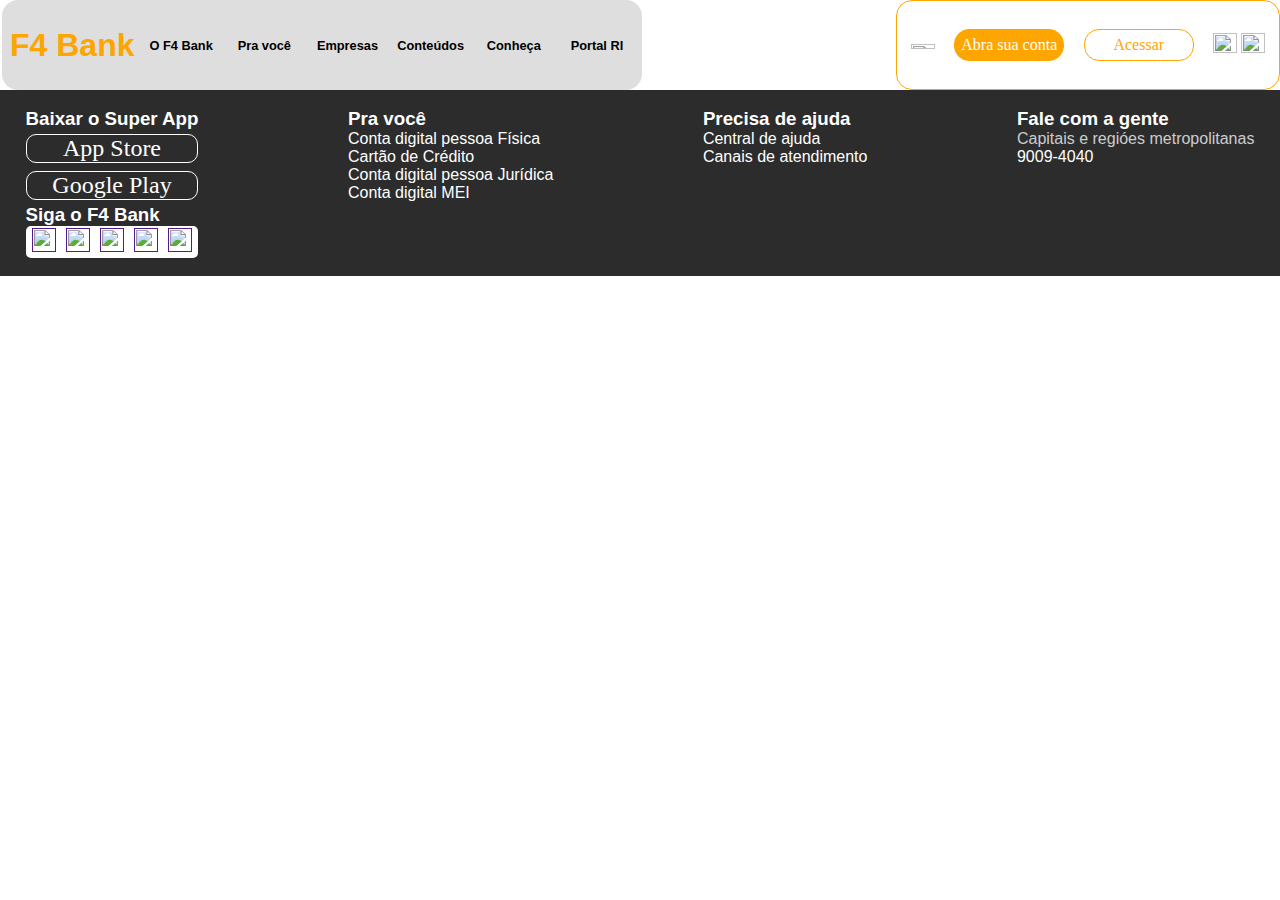
==== index.html @ ca97a149 "Terminei o header e o footer responsivos" ====
<!DOCTYPE html>
<html lang="pt-br">
<head>

    <meta charset="UTF-8">
    <meta http-equiv="X-UA-Compatible" content="IE=edge">
    <meta name="viewport" content="width=device-width, initial-scale=1.0">
    <title>Document</title>
    <link rel="stylesheet" href="style.css">

</head>

<body>

    <header>
        <div id="opcoes">
            <h1>F4 Bank</h1>
            <a href="">O F4 Bank</a>
            <a href="">Pra você</a>
            <a href="">Empresas</a>
            <a href="">Conteúdos</a>
            <a href="">Conheça</a>
            <a href="">Portal RI</a>
         </div>

         <div id="acesso">
             <img id="icon" src="https://cdn-icons.flaticon.com/png/512/3031/premium/3031293.png?token=exp=1654180082~hmac=8f3ccfe0b9c8794eb64ad153167814f7" alt="">
             <a id="negative-1" href="">Abra sua conta</a>
             <a id="positive-1" href="">Acessar</a>
             <div id="idiomas">
                 <img id="icon" src="https://cdn-icons-png.flaticon.com/512/197/197386.png" alt="">
                 <img id="icon" src="https://cdn-icons-png.flaticon.com/512/197/197484.png" alt="">
             </div>
         </div>        
    </header>
    
    <footer>

        <div class="links">

            <div class="apps">
                <h3>Baixar o Super App</h3>
                <a href="" class="aplicativo">App Store</a>
                <a href="">Google Play</a>
            </div>

            <div class="redes-sociais">
                <h3>Siga o F4 Bank</h3>
                <div class="icones-redes">
                   <a href=""><img src="https://cdn-icons-png.flaticon.com/512/1384/1384031.png" alt="" id="icon"></a>
                   <a href=""><img src="https://cdn-icons.flaticon.com/png/512/3536/premium/3536569.png?token=exp=1654186952~hmac=a08e42089b00d6a49dcdcd7a7507d0a7" alt="" id="icon"></a>
                   <a href=""><img src="https://cdn-icons-png.flaticon.com/512/1384/1384005.png" alt="" id="icon"></a>
                   <a href=""><img src="https://cdn-icons-png.flaticon.com/512/733/733635.png" alt="" id="icon"></a>
                   <a href=""><img src="https://cdn-icons-png.flaticon.com/512/1384/1384028.png" alt="" id="icon"></a>
                </div>
            </div>

        </div>

        <div class="pra-voce">
            <h3>Pra você</h3>
            <p>Conta digital pessoa Física</p>
            <p>Cartão de Crédito</p>
            <p>Conta digital pessoa Jurídica</p>
            <p>Conta digital MEI</p>
        </div>

        <div class="precisa-de-ajuda">
            <h3>Precisa de ajuda</h3>
            <p>Central de ajuda</p>
            <p>Canais de atendimento</p>
        </div>

        <div class="fale-com-a-gente">
            <h3>Fale com a gente</h3>
            <p id="capitais">Capitais e regióes metropolitanas</p>
            <p class="tel">9009-4040</p>
        </div>


    </footer> 

</body>

</html>
---- style.css ----
* {
    margin: 0;
    padding: 0;
    box-sizing: border-box;
}

a {
    text-decoration: none;
}

header {
    display: flex;
    justify-content: space-between;
    align-items: center;
    height: 10vh;
    width: 100vw;
    padding: 0vh 0vw;
}

#icon {
    width: 24px;
    height: 24px;
}

#opcoes {
    padding: 8px 8px;
    background-color: rgb(222, 222, 222);
    border-radius: 16px 16px 16px 16px;
    color: orange;
    display: flex;
    align-items: center;
    justify-content: space-between;
    width: 50%;
    min-width: min-content;
    height: 100%;
    margin: 2px;
}

#opcoes h1 {
    font-family: Arial, Helvetica, sans-serif;
    min-width: 125px;
    min-height: 40;
}

#opcoes a {
    display: flex;
    justify-content: center;
    align-items: center;
    color: black;
    font-family: sans-serif;
    font-size: .8rem;
    font-weight: bold;
    margin: 2px;
    min-width: 70px;
}

#opcoes a:hover {
    box-shadow: 0px 3px 0px 0px darkgray;
    transition: 0.20s ease;
}

#acesso {
    /* background-color: red; */
    padding: 4px;
    border: 1px solid orange;
    border-radius: 16px 16px 16px 16px;
    display: flex;
    align-items: center;
    justify-content: space-around;
    /* background-color: aquamarine; */
    height: 100%;
    width: 30%;

}

#acesso img {
    height: 25%;
}

#acesso a {
    display: flex;
    justify-content: center;
    align-items: center;
    border: 1px solid orange;
    border-radius: 15px 15px 15px 15px;
    height: 40%;
    min-width: 110px;
}

#acesso img:hover {
    cursor: pointer;
}

#negative-1 {
    background-color: orange;
    color: white;
}

#positive-1 {
    background-color: white;
    color: orange;
}

footer {
    display: flex;
    justify-content: space-between;
    padding: 2vh 2vw;
    width: 100vw;
    color: white;
    background-color: rgb(44, 44, 44);
}

footer h3,p {
    font-family: 'Segoe UI', Tahoma, Geneva, Verdana, sans-serif;
}

footer p:hover {
    color: orange;
    cursor: pointer;
}

#capitais {
    color: rgb(205, 205, 205);
}

.links {    

}

.apps {
    display: flex;
    flex-direction: column;
}

.apps a {
    font-size: 1.5rem;
    margin: 4px 0vw;
    border-radius: 10px 10px 10px 10px;
    display: flex;
    justify-content: center;
    color: white;
    border: 1px solid white;
}

.apps a:hover {
    color: orange;
    border: 1px solid orange;
}

.icones-redes {
    display: flex;
    justify-content: space-around;
    padding: 2px 2px;
    border-radius: 5px 5px 5px 5px;
    align-items: center;
    background-color: white;
}

.redes-sociais {

}

.pra-voce {

}

.precisa-de-ajuda {

}

.fale-com-a-gente {

}

@media screen and (max-device-width : 480px) {

    header {
            height: min-content;
        }

    #opcoes {
        flex-direction: column;
        width: 50%;
        gap: 2vh;
    }

    #acesso {
        gap: 2vh;
        flex-direction: column;
        width: 50vw;  
        height: 100%;      
    }

    footer {
        flex-direction: column;
        gap: 30px;
    }
}

@media screen and (min-device-width : 481px) and (max-device-width : 1045px) {
    header {
        justify-content: center;
        flex-direction: column;
        height: min-content;        
    }

    #acesso {
        width: min-content;
    }

    #icon {
        width: 24px;
        height: 24px;
    }
    #opcoes {
        width: 100%;
    }

    #idiomas {
        display: flex;
    }

    #opcoes a {
        text-align: center;
        font-size: 0.75rem;
        min-width: min-content;
    }

    footer {
        flex-direction: column;
    }
}
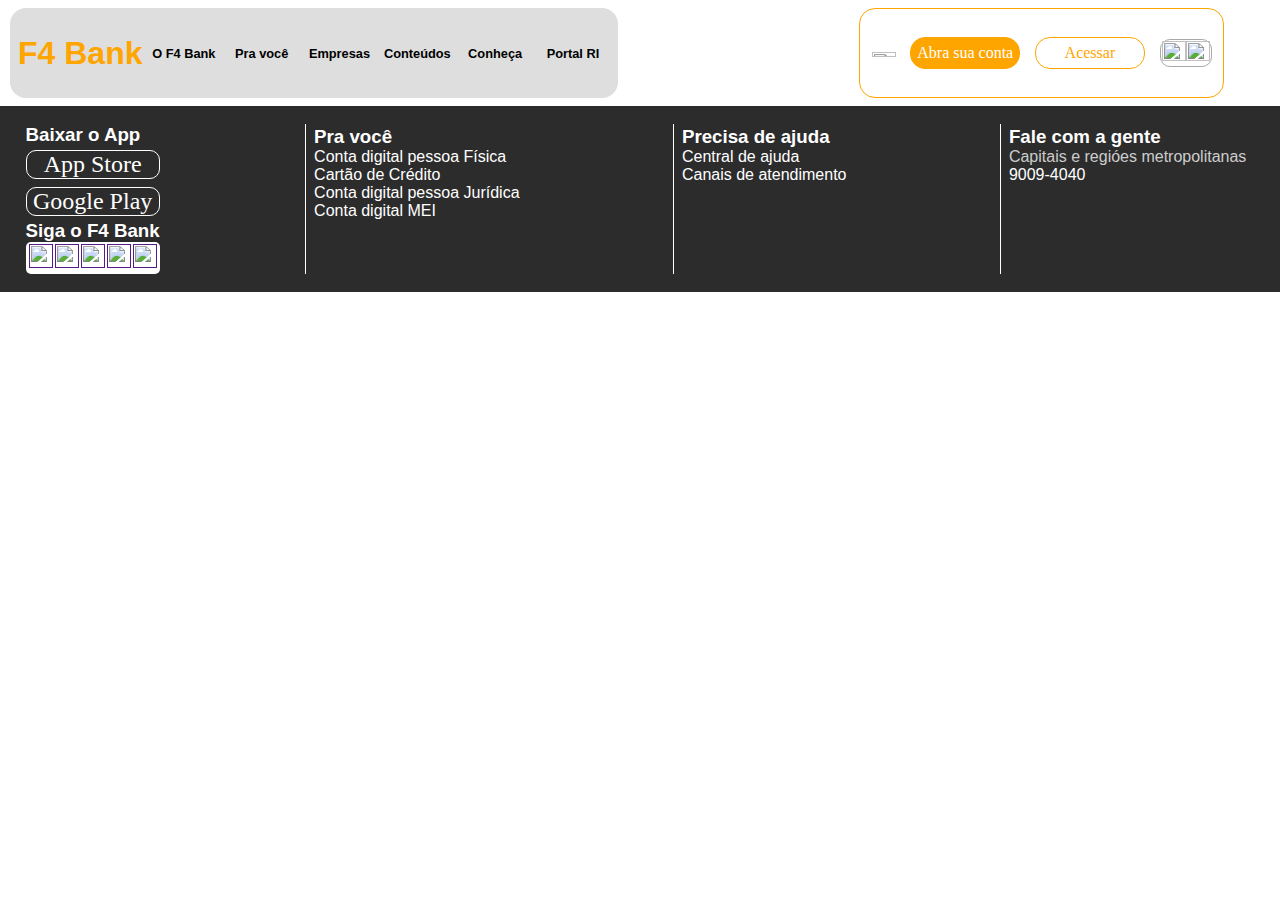
==== commit fad99b6c: "Detalhes na footer" ====
--- a/index.html
+++ b/index.html
@@ -39,7 +39,7 @@
         <div class="links">
 
             <div class="apps">
-                <h3>Baixar o Super App</h3>
+                <h3>Baixar o App</h3>
                 <a href="" class="aplicativo">App Store</a>
                 <a href="">Google Play</a>
             </div>
--- a/style.css
+++ b/style.css
@@ -9,17 +9,25 @@
 }
 
 header {
+    margin: 8px;
     display: flex;
     justify-content: space-between;
     align-items: center;
     height: 10vh;
-    width: 100vw;
+    width: 95vw;
     padding: 0vh 0vw;
 }
 
 #icon {
     width: 24px;
     height: 24px;
+}
+
+#idiomas {
+    display: flex;
+    padding: 1px;
+    border-radius: 10px 10px 10px 10px;
+    border: 1px solid darkgray;
 }
 
 #opcoes {
@@ -161,18 +169,21 @@
 }
 
 .pra-voce {
-
+    border-left: 1px solid white;
+    padding: 2px 8px;
 }
 
 .precisa-de-ajuda {
-
+    border-left: 1px solid white;
+    padding: 2px 8px;
 }
 
 .fale-com-a-gente {
-
-}
-
-@media screen and (max-device-width : 480px) {
+    border-left: 1px solid white;
+    padding: 2px 8px;
+}
+
+@media screen and (max-device-width : 500px) {
 
     header {
             height: min-content;
@@ -197,8 +208,12 @@
     }
 }
 
-@media screen and (min-device-width : 481px) and (max-device-width : 1045px) {
+ /* tablet size */
+
+@media screen and (min-device-width : 501px) and (max-device-width : 1045px) {
     header {
+        margin: 0px;
+        width: 100vw;
         justify-content: center;
         flex-direction: column;
         height: min-content;        
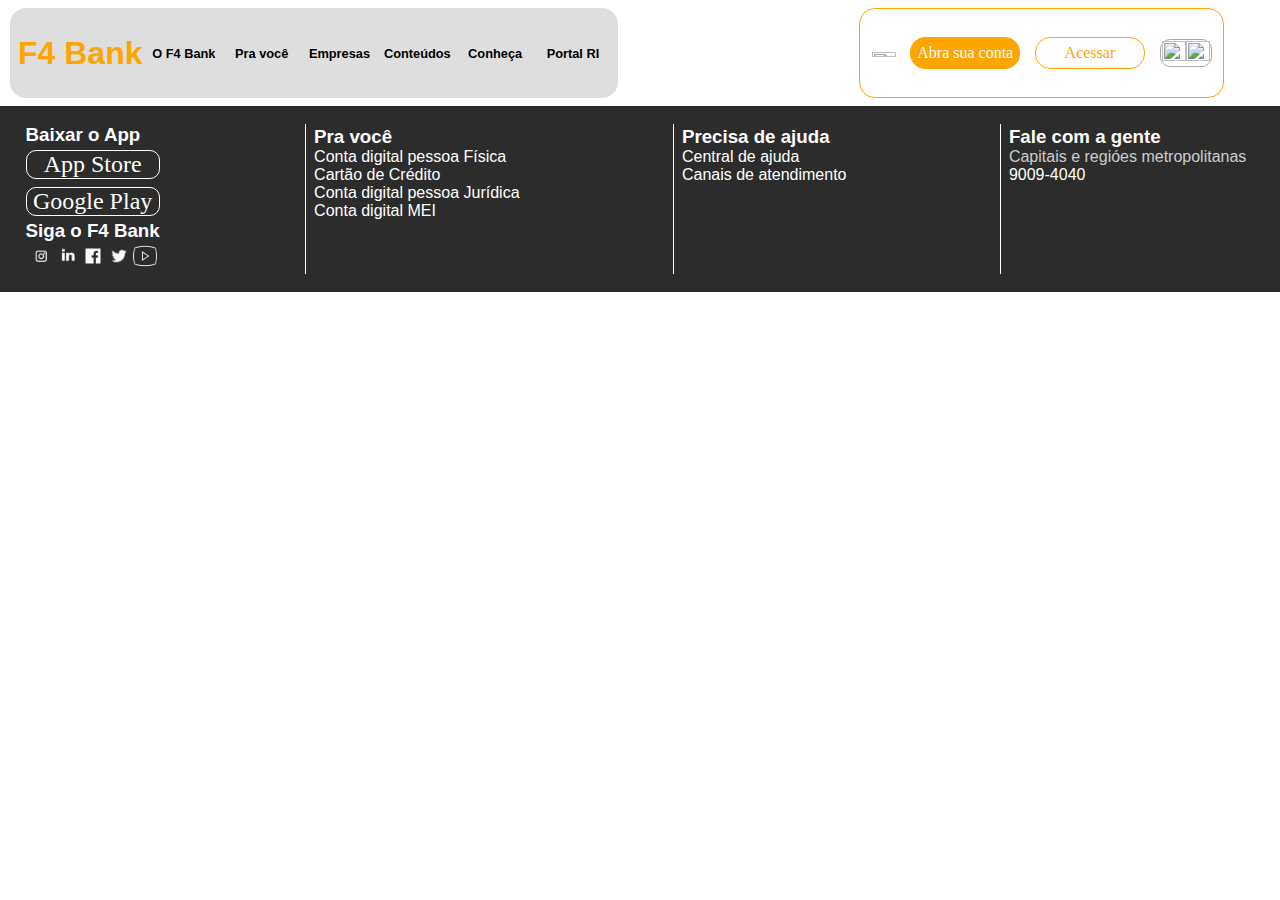
==== commit b8263a20: "Alterei as imagens do footer" ====
--- a/index.html
+++ b/index.html
@@ -47,11 +47,11 @@
             <div class="redes-sociais">
                 <h3>Siga o F4 Bank</h3>
                 <div class="icones-redes">
-                   <a href=""><img src="https://cdn-icons-png.flaticon.com/512/1384/1384031.png" alt="" id="icon"></a>
-                   <a href=""><img src="https://cdn-icons.flaticon.com/png/512/3536/premium/3536569.png?token=exp=1654186952~hmac=a08e42089b00d6a49dcdcd7a7507d0a7" alt="" id="icon"></a>
-                   <a href=""><img src="https://cdn-icons-png.flaticon.com/512/1384/1384005.png" alt="" id="icon"></a>
-                   <a href=""><img src="https://cdn-icons-png.flaticon.com/512/733/733635.png" alt="" id="icon"></a>
-                   <a href=""><img src="https://cdn-icons-png.flaticon.com/512/1384/1384028.png" alt="" id="icon"></a>
+                   <a href=""><img src="img/Design sem nome(2).png" alt="" id="icon"></a>
+                   <a href=""><img src="img/linkedin.png" alt="" id="icon"></a>
+                   <a href=""><img src="img/facebook.png" alt="" id="icon"></a>
+                   <a href=""><img src="img/twitter.png" alt="" id="icon"></a>
+                   <a href=""><img src="img/youtube.png" alt="" id="icon"></a>
                 </div>
             </div>
 
--- a/style.css
+++ b/style.css
@@ -161,7 +161,7 @@
     padding: 2px 2px;
     border-radius: 5px 5px 5px 5px;
     align-items: center;
-    background-color: white;
+
 }
 
 .redes-sociais {
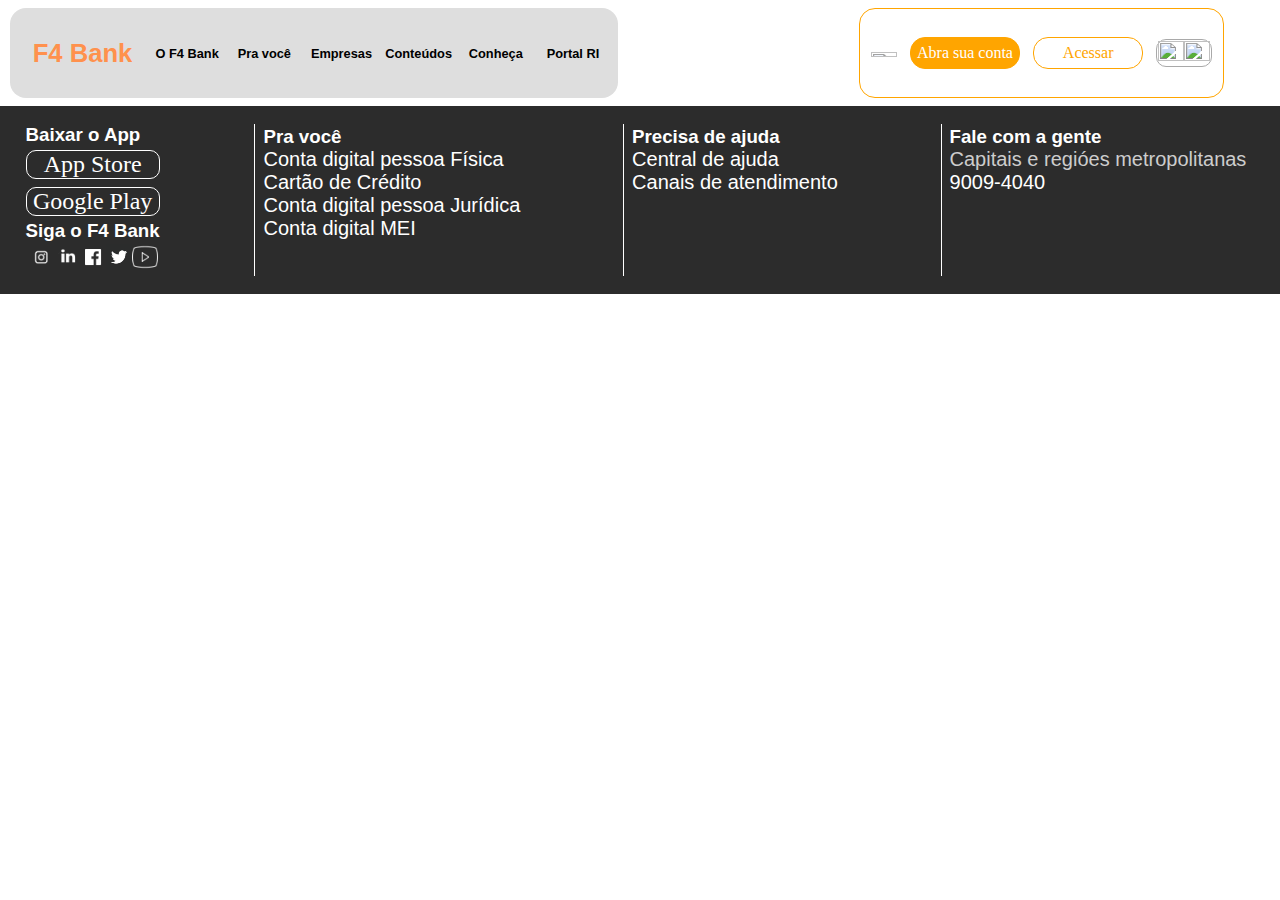
==== commit 40b1e695: "Deixei o formulario responsivo e unifiquei o style.css" ====
--- a/index.html
+++ b/index.html
@@ -14,7 +14,7 @@
 
     <header>
         <div id="opcoes">
-            <h1>F4 Bank</h1>
+            <a href="index.html"><h1>F4 Bank</h1></a>
             <a href="">O F4 Bank</a>
             <a href="">Pra você</a>
             <a href="">Empresas</a>
@@ -25,7 +25,7 @@
 
          <div id="acesso">
              <img id="icon" src="https://cdn-icons.flaticon.com/png/512/3031/premium/3031293.png?token=exp=1654180082~hmac=8f3ccfe0b9c8794eb64ad153167814f7" alt="">
-             <a id="negative-1" href="">Abra sua conta</a>
+             <a id="negative-1" href="cadastro.html">Abra sua conta</a>
              <a id="positive-1" href="">Acessar</a>
              <div id="idiomas">
                  <img id="icon" src="https://cdn-icons-png.flaticon.com/512/197/197386.png" alt="">
--- a/style.css
+++ b/style.css
@@ -19,8 +19,8 @@
 }
 
 #icon {
-    width: 24px;
-    height: 24px;
+    width: 26px;
+    height: 26px;
 }
 
 #idiomas {
@@ -45,6 +45,13 @@
 }
 
 #opcoes h1 {
+    display: flex;
+    justify-content: center;
+    align-items: center;
+}
+
+#opcoes>a>h1 {
+    color: #ff914d;
     font-family: Arial, Helvetica, sans-serif;
     min-width: 125px;
     min-height: 40;
@@ -110,6 +117,7 @@
 }
 
 footer {
+   
     display: flex;
     justify-content: space-between;
     padding: 2vh 2vw;
@@ -161,11 +169,7 @@
     padding: 2px 2px;
     border-radius: 5px 5px 5px 5px;
     align-items: center;
-
-}
-
-.redes-sociais {
-
+    
 }
 
 .pra-voce {
@@ -183,6 +187,85 @@
     padding: 2px 8px;
 }
 
+main{
+    width: 100vw;
+    height: 70vh;
+    margin: 2vh 0vw;
+    display: flex;
+    flex-direction: column;
+    justify-content: center;
+    align-items: center;  
+    background-color: rgb(233, 233, 233);  
+}
+.cadastro{
+    display: flex;
+    flex-direction: column;
+    justify-content: center;
+    align-items: flex-start;
+    row-gap: 10px;
+    width: 30vw;
+    min-width: min-content;
+}
+
+.check-box {
+    width: 20px;
+    width: 20px;
+}
+
+.cadastro input {
+    min-width: 320px;      
+}
+
+.diretrizes {
+    margin: 1vh 0vw;
+    width: 30vw;
+    min-width: 320px;
+}
+
+.titulo-cadastro{
+    font-size: 1.5rem;
+    font-family: 'Trebuchet MS', 'Lucida Sans Unicode', 'Lucida Grande', 'Lucida Sans', Arial, sans-serif;
+}
+
+input{
+    width: 40%;
+    height: 10%;
+    font-size: 17px;
+}
+p{
+    font-size: 20px;
+}
+
+a{
+    color: orange;
+}
+
+a:hover{
+    color: grey;
+}
+
+select{
+    font-size: 15px;
+}
+
+button{
+    
+    background-color: #ffbd59 ;
+}
+button:hover{
+    background-color: #ff914d;
+    cursor: pointer;
+}
+
+.check-box{
+    width: 20px;
+    height: 20px;  
+}
+
+.diretrizes {
+    text-align: left;
+}
+
 @media screen and (max-device-width : 500px) {
 
     header {
@@ -202,9 +285,21 @@
         height: 100%;      
     }
 
+    main {
+        height: 90vh;
+    }
+
     footer {
         flex-direction: column;
         gap: 30px;
+    }
+
+    .titulo-cadastro{
+        font-size: 1rem;
+    }
+
+    .cadastro {
+        align-items: flex-start;
     }
 }
 
@@ -241,7 +336,19 @@
         min-width: min-content;
     }
 
+    main {
+        height: 80vh;
+    }
+
     footer {
         flex-direction: column;
     }
+
+    .titulo-cadastro{
+        font-size: 1rem;
+    }
+
+    .cadastro {
+        align-items: flex-start;
+    }
 }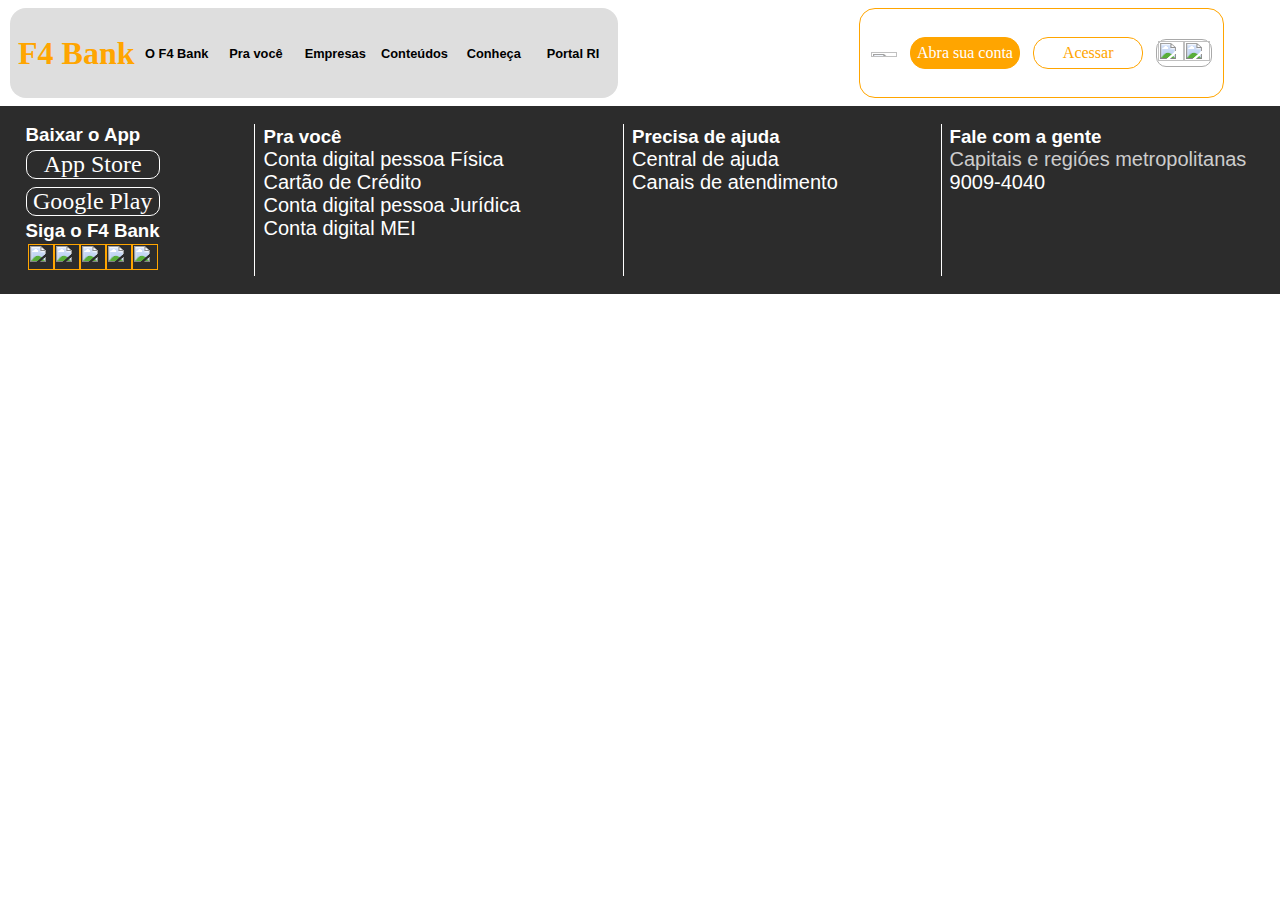
==== commit 7de0a8f9: "pagina principal e pagina renegocie dívidas - falta correções e ajustes" ====
--- a/index.html
+++ b/index.html
@@ -1,85 +1,112 @@
 <!DOCTYPE html>
 <html lang="pt-br">
-<head>
+  <head>
+    <meta charset="UTF-8" />
+    <meta http-equiv="X-UA-Compatible" content="IE=edge" />
+    <meta name="viewport" content="width=device-width, initial-scale=1.0" />
+    <title>Document</title>
+    <link rel="stylesheet" href="style.css" />
+  </head>
 
-    <meta charset="UTF-8">
-    <meta http-equiv="X-UA-Compatible" content="IE=edge">
-    <meta name="viewport" content="width=device-width, initial-scale=1.0">
-    <title>Document</title>
-    <link rel="stylesheet" href="style.css">
+  <body>
+    <header>
+      <div id="opcoes">
+        <h1>F4 Bank</h1>
+        <a href="">O F4 Bank</a>
+        <a href="">Pra você</a>
+        <a href="">Empresas</a>
+        <a href="">Conteúdos</a>
+        <a href="">Conheça</a>
+        <a href="">Portal RI</a>
+      </div>
 
-</head>
+      <div id="acesso">
+        <img
+          id="icon"
+          src="https://cdn-icons.flaticon.com/png/512/3031/premium/3031293.png?token=exp=1654180082~hmac=8f3ccfe0b9c8794eb64ad153167814f7"
+          alt=""
+        />
+        <a id="negative-1" href="">Abra sua conta</a>
+        <a id="positive-1" href="">Acessar</a>
+        <div id="idiomas">
+          <img
+            id="icon"
+            src="https://cdn-icons-png.flaticon.com/512/197/197386.png"
+            alt=""
+          />
+          <img
+            id="icon"
+            src="https://cdn-icons-png.flaticon.com/512/197/197484.png"
+            alt=""
+          />
+        </div>
+      </div>
+    </header>
 
-<body>
-
-    <header>
-        <div id="opcoes">
-            <a href="index.html"><h1>F4 Bank</h1></a>
-            <a href="">O F4 Bank</a>
-            <a href="">Pra você</a>
-            <a href="">Empresas</a>
-            <a href="">Conteúdos</a>
-            <a href="">Conheça</a>
-            <a href="">Portal RI</a>
-         </div>
-
-         <div id="acesso">
-             <img id="icon" src="https://cdn-icons.flaticon.com/png/512/3031/premium/3031293.png?token=exp=1654180082~hmac=8f3ccfe0b9c8794eb64ad153167814f7" alt="">
-             <a id="negative-1" href="cadastro.html">Abra sua conta</a>
-             <a id="positive-1" href="">Acessar</a>
-             <div id="idiomas">
-                 <img id="icon" src="https://cdn-icons-png.flaticon.com/512/197/197386.png" alt="">
-                 <img id="icon" src="https://cdn-icons-png.flaticon.com/512/197/197484.png" alt="">
-             </div>
-         </div>        
-    </header>
-    
     <footer>
-
-        <div class="links">
-
-            <div class="apps">
-                <h3>Baixar o App</h3>
-                <a href="" class="aplicativo">App Store</a>
-                <a href="">Google Play</a>
-            </div>
-
-            <div class="redes-sociais">
-                <h3>Siga o F4 Bank</h3>
-                <div class="icones-redes">
-                   <a href=""><img src="img/Design sem nome(2).png" alt="" id="icon"></a>
-                   <a href=""><img src="img/linkedin.png" alt="" id="icon"></a>
-                   <a href=""><img src="img/facebook.png" alt="" id="icon"></a>
-                   <a href=""><img src="img/twitter.png" alt="" id="icon"></a>
-                   <a href=""><img src="img/youtube.png" alt="" id="icon"></a>
-                </div>
-            </div>
-
+      <div class="links">
+        <div class="apps">
+          <h3>Baixar o App</h3>
+          <a href="" class="aplicativo">App Store</a>
+          <a href="">Google Play</a>
         </div>
 
-        <div class="pra-voce">
-            <h3>Pra você</h3>
-            <p>Conta digital pessoa Física</p>
-            <p>Cartão de Crédito</p>
-            <p>Conta digital pessoa Jurídica</p>
-            <p>Conta digital MEI</p>
+        <div class="redes-sociais">
+          <h3>Siga o F4 Bank</h3>
+          <div class="icones-redes">
+            <a href=""
+              ><img
+                src="https://cdn-icons-png.flaticon.com/512/1384/1384031.png"
+                alt=""
+                id="icon"
+            /></a>
+            <a href=""
+              ><img
+                src="https://cdn-icons.flaticon.com/png/512/3536/premium/3536569.png?token=exp=1654186952~hmac=a08e42089b00d6a49dcdcd7a7507d0a7"
+                alt=""
+                id="icon"
+            /></a>
+            <a href=""
+              ><img
+                src="https://cdn-icons-png.flaticon.com/512/1384/1384005.png"
+                alt=""
+                id="icon"
+            /></a>
+            <a href=""
+              ><img
+                src="https://cdn-icons-png.flaticon.com/512/733/733635.png"
+                alt=""
+                id="icon"
+            /></a>
+            <a href=""
+              ><img
+                src="https://cdn-icons-png.flaticon.com/512/1384/1384028.png"
+                alt=""
+                id="icon"
+            /></a>
+          </div>
         </div>
+      </div>
 
-        <div class="precisa-de-ajuda">
-            <h3>Precisa de ajuda</h3>
-            <p>Central de ajuda</p>
-            <p>Canais de atendimento</p>
-        </div>
+      <div class="pra-voce">
+        <h3>Pra você</h3>
+        <p>Conta digital pessoa Física</p>
+        <p>Cartão de Crédito</p>
+        <p>Conta digital pessoa Jurídica</p>
+        <p>Conta digital MEI</p>
+      </div>
 
-        <div class="fale-com-a-gente">
-            <h3>Fale com a gente</h3>
-            <p id="capitais">Capitais e regióes metropolitanas</p>
-            <p class="tel">9009-4040</p>
-        </div>
+      <div class="precisa-de-ajuda">
+        <h3>Precisa de ajuda</h3>
+        <p>Central de ajuda</p>
+        <p>Canais de atendimento</p>
+      </div>
 
-
-    </footer> 
-
-</body>
-
-</html>+      <div class="fale-com-a-gente">
+        <h3>Fale com a gente</h3>
+        <p id="capitais">Capitais e regióes metropolitanas</p>
+        <p class="tel">9009-4040</p>
+      </div>
+    </footer>
+  </body>
+</html>
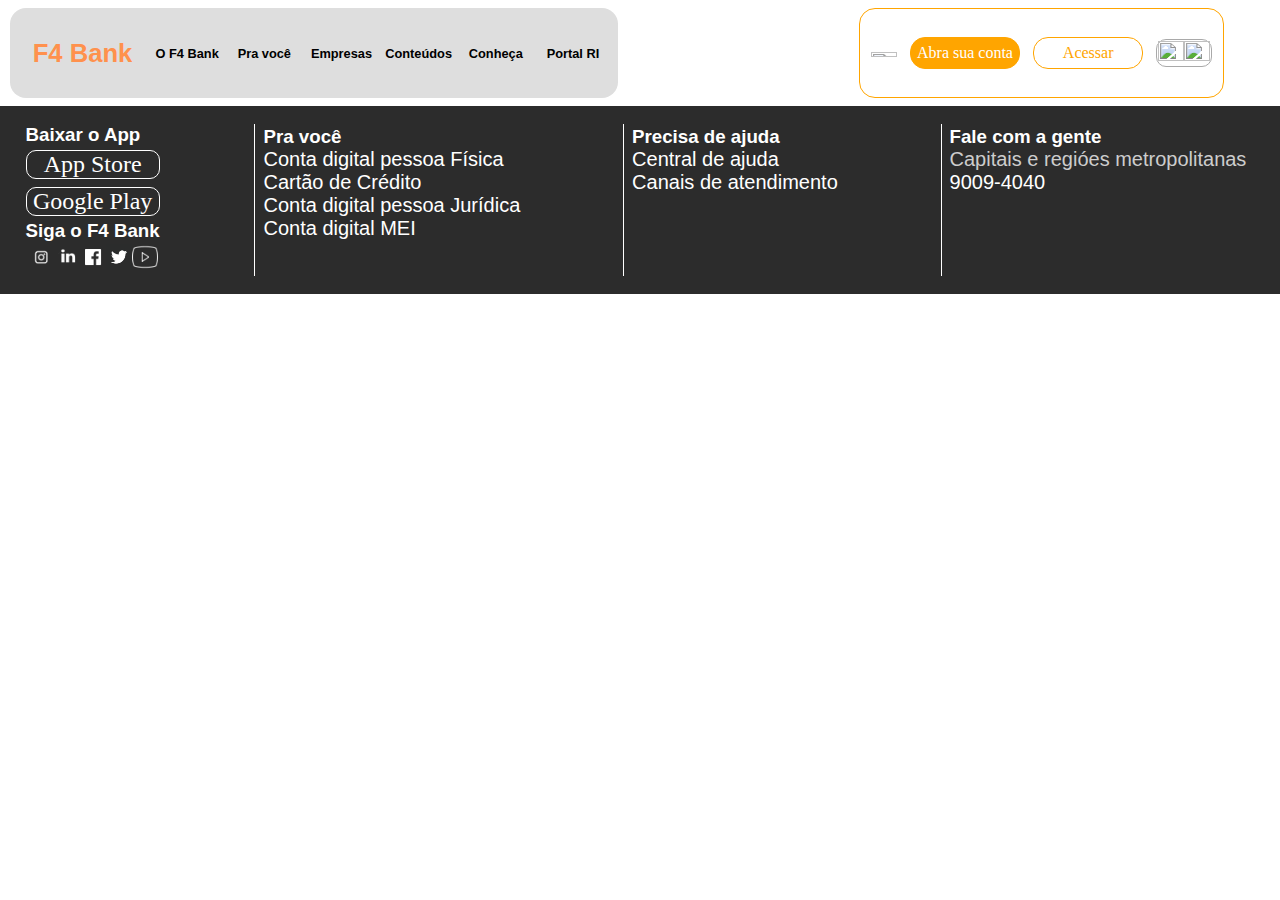
==== commit 67f9ac6a: "Nova versão paginas" ====
--- a/index.html
+++ b/index.html
@@ -10,83 +10,49 @@
 
   <body>
     <header>
-      <div id="opcoes">
-        <h1>F4 Bank</h1>
-        <a href="">O F4 Bank</a>
-        <a href="">Pra você</a>
-        <a href="">Empresas</a>
-        <a href="">Conteúdos</a>
-        <a href="">Conheça</a>
-        <a href="">Portal RI</a>
-      </div>
+        <div id="opcoes">
+            <a href="index.html"><h1>F4 Bank</h1></a>
+            <a href="">O F4 Bank</a>
+            <a href="">Pra você</a>
+            <a href="">Empresas</a>
+            <a href="">Conteúdos</a>
+            <a href="">Conheça</a>
+            <a href="">Portal RI</a>
+         </div>
 
-      <div id="acesso">
-        <img
-          id="icon"
-          src="https://cdn-icons.flaticon.com/png/512/3031/premium/3031293.png?token=exp=1654180082~hmac=8f3ccfe0b9c8794eb64ad153167814f7"
-          alt=""
-        />
-        <a id="negative-1" href="">Abra sua conta</a>
-        <a id="positive-1" href="">Acessar</a>
-        <div id="idiomas">
-          <img
-            id="icon"
-            src="https://cdn-icons-png.flaticon.com/512/197/197386.png"
-            alt=""
-          />
-          <img
-            id="icon"
-            src="https://cdn-icons-png.flaticon.com/512/197/197484.png"
-            alt=""
-          />
-        </div>
-      </div>
+         <div id="acesso">
+             <img id="icon" src="https://cdn-icons.flaticon.com/png/512/3031/premium/3031293.png?token=exp=1654180082~hmac=8f3ccfe0b9c8794eb64ad153167814f7" alt="">
+             <a id="negative-1" href="cadastro.html">Abra sua conta</a>
+             <a id="positive-1" href="">Acessar</a>
+             <div id="idiomas">
+                 <img id="icon" src="https://cdn-icons-png.flaticon.com/512/197/197386.png" alt="">
+                 <img id="icon" src="https://cdn-icons-png.flaticon.com/512/197/197484.png" alt="">
+             </div>
+         </div>        
     </header>
 
     <footer>
-      <div class="links">
-        <div class="apps">
-          <h3>Baixar o App</h3>
-          <a href="" class="aplicativo">App Store</a>
-          <a href="">Google Play</a>
+
+        <div class="links">
+
+            <div class="apps">
+                <h3>Baixar o App</h3>
+                <a href="" class="aplicativo">App Store</a>
+                <a href="">Google Play</a>
+            </div>
+
+            <div class="redes-sociais">
+                <h3>Siga o F4 Bank</h3>
+                <div class="icones-redes">
+                   <a href=""><img src="img/Design sem nome(2).png" alt="" id="icon"></a>
+                   <a href=""><img src="img/linkedin.png" alt="" id="icon"></a>
+                   <a href=""><img src="img/facebook.png" alt="" id="icon"></a>
+                   <a href=""><img src="img/twitter.png" alt="" id="icon"></a>
+                   <a href=""><img src="img/youtube.png" alt="" id="icon"></a>
+                </div>
+            </div>
+
         </div>
-
-        <div class="redes-sociais">
-          <h3>Siga o F4 Bank</h3>
-          <div class="icones-redes">
-            <a href=""
-              ><img
-                src="https://cdn-icons-png.flaticon.com/512/1384/1384031.png"
-                alt=""
-                id="icon"
-            /></a>
-            <a href=""
-              ><img
-                src="https://cdn-icons.flaticon.com/png/512/3536/premium/3536569.png?token=exp=1654186952~hmac=a08e42089b00d6a49dcdcd7a7507d0a7"
-                alt=""
-                id="icon"
-            /></a>
-            <a href=""
-              ><img
-                src="https://cdn-icons-png.flaticon.com/512/1384/1384005.png"
-                alt=""
-                id="icon"
-            /></a>
-            <a href=""
-              ><img
-                src="https://cdn-icons-png.flaticon.com/512/733/733635.png"
-                alt=""
-                id="icon"
-            /></a>
-            <a href=""
-              ><img
-                src="https://cdn-icons-png.flaticon.com/512/1384/1384028.png"
-                alt=""
-                id="icon"
-            /></a>
-          </div>
-        </div>
-      </div>
 
       <div class="pra-voce">
         <h3>Pra você</h3>
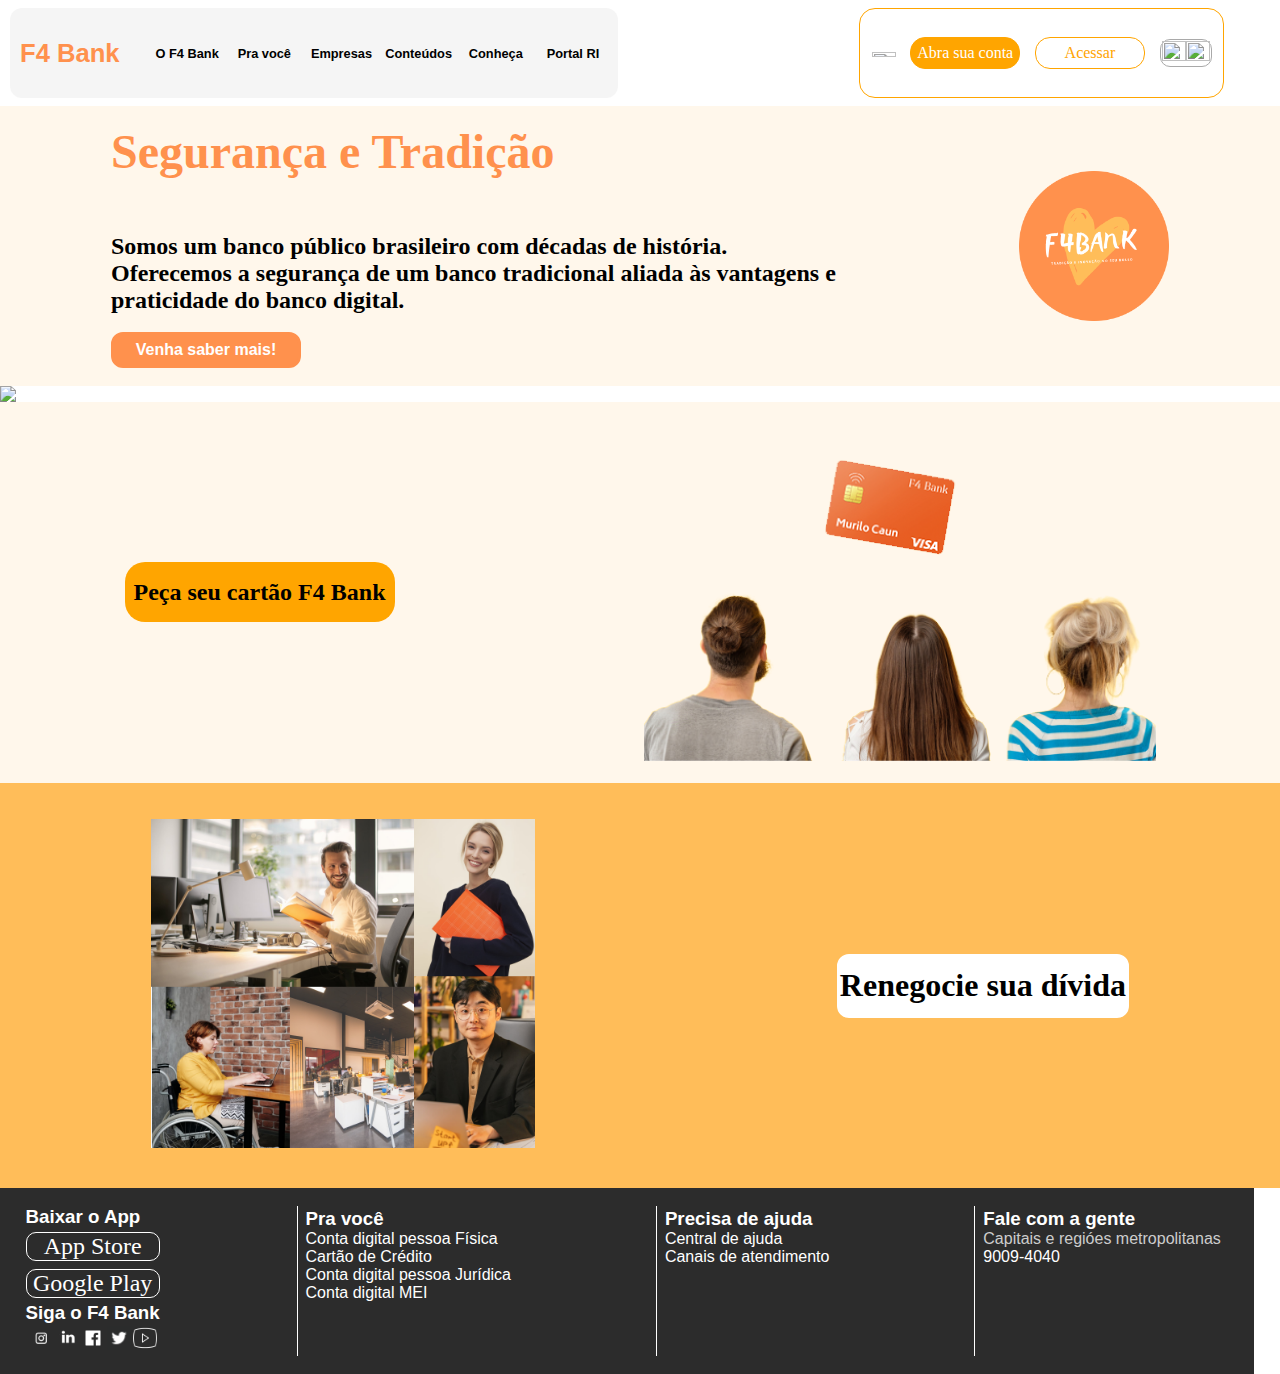
==== commit 12ac50ed: "mudei o nome do index" ====
--- a/index.html
+++ b/index.html
@@ -1,78 +1,118 @@
 <!DOCTYPE html>
 <html lang="pt-br">
-  <head>
-    <meta charset="UTF-8" />
-    <meta http-equiv="X-UA-Compatible" content="IE=edge" />
-    <meta name="viewport" content="width=device-width, initial-scale=1.0" />
-    <title>Document</title>
-    <link rel="stylesheet" href="style.css" />
-  </head>
 
-  <body>
-    <header>
-        <div id="opcoes">
-            <a href="index.html"><h1>F4 Bank</h1></a>
-            <a href="">O F4 Bank</a>
-            <a href="">Pra você</a>
-            <a href="">Empresas</a>
-            <a href="">Conteúdos</a>
-            <a href="">Conheça</a>
-            <a href="">Portal RI</a>
-         </div>
+<head>
+  <meta charset="UTF-8" />
+  <meta http-equiv="X-UA-Compatible" content="IE=edge" />
+  <meta name="viewport" content="width=device-width, initial-scale=1.0" />
+  <title>Document</title>
+  <link rel="stylesheet" href="principal.css" />
 
-         <div id="acesso">
-             <img id="icon" src="https://cdn-icons.flaticon.com/png/512/3031/premium/3031293.png?token=exp=1654180082~hmac=8f3ccfe0b9c8794eb64ad153167814f7" alt="">
-             <a id="negative-1" href="cadastro.html">Abra sua conta</a>
-             <a id="positive-1" href="">Acessar</a>
-             <div id="idiomas">
-                 <img id="icon" src="https://cdn-icons-png.flaticon.com/512/197/197386.png" alt="">
-                 <img id="icon" src="https://cdn-icons-png.flaticon.com/512/197/197484.png" alt="">
-             </div>
-         </div>        
-    </header>
+</head>
 
-    <footer>
+<body>
+  <header>
+    <div id="opcoes">
+      <a href="principal.html">
+        <h1>F4 Bank</h1>
+      </a>
+      <a href="">O F4 Bank</a>
+      <a href="">Pra você</a>
+      <a href="">Empresas</a>
+      <a href="">Conteúdos</a>
+      <a href="">Conheça</a>
+      <a href="">Portal RI</a>
+    </div>
 
-        <div class="links">
+    <div id="acesso">
+      <img id="icon"
+        src="https://cdn-icons.flaticon.com/png/512/3031/premium/3031293.png?token=exp=1654180082~hmac=8f3ccfe0b9c8794eb64ad153167814f7"
+        alt="">
+      <a id="negative-1" href="cadastro.html">Abra sua conta</a>
+      <a id="positive-1" href="">Acessar</a>
+      <div id="idiomas">
+        <img id="icon" src="https://cdn-icons-png.flaticon.com/512/197/197386.png" alt="">
+        <img id="icon" src="https://cdn-icons-png.flaticon.com/512/197/197484.png" alt="">
+      </div>
+    </div>
+  </header>
 
-            <div class="apps">
-                <h3>Baixar o App</h3>
-                <a href="" class="aplicativo">App Store</a>
-                <a href="">Google Play</a>
-            </div>
+  <main>
+    <div class="apresentacao">
 
-            <div class="redes-sociais">
-                <h3>Siga o F4 Bank</h3>
-                <div class="icones-redes">
-                   <a href=""><img src="img/Design sem nome(2).png" alt="" id="icon"></a>
-                   <a href=""><img src="img/linkedin.png" alt="" id="icon"></a>
-                   <a href=""><img src="img/facebook.png" alt="" id="icon"></a>
-                   <a href=""><img src="img/twitter.png" alt="" id="icon"></a>
-                   <a href=""><img src="img/youtube.png" alt="" id="icon"></a>
-                </div>
-            </div>
+      <section id="chamada-site">
+        <h1 id="slogan">Segurança e Tradição</h1><br>
+        <h2 id="texto-apresentacao">Somos um banco público brasileiro com décadas de história. Oferecemos a segurança de
+          um banco tradicional aliada às vantagens e praticidade do banco digital.</h2>
+        <a class="link-para-pagina" href="">Venha saber mais!</a>
+      </section>
 
-        </div>
+        <img id="logo" src="./img/logo-redondo.png" alt="logo-do-banco">        
+    </div>
 
-      <div class="pra-voce">
-        <h3>Pra você</h3>
-        <p>Conta digital pessoa Física</p>
-        <p>Cartão de Crédito</p>
-        <p>Conta digital pessoa Jurídica</p>
-        <p>Conta digital MEI</p>
+    <img id="imagem-pessoas" src="./img/pessoas-fundo-amarelo2.png">
+
+    <div class="peca-seu-cartao">
+      <a id="botao-pedir" href="cadastro.html">Peça seu cartão F4 Bank</a>  
+      <section>
+        <img id="imagem-cartao" src="./img/cartao2.png" alt="imagem-cartao">
+      </section>
+    </div>
+
+    <div class="trabalhe-conosco">
+      <section>
+        <img id="imagem-trabalhe-conosco" src="./img/trabalhe-conosco.png" alt="imagem-trabalhe-conosco">
+      </section>
+      <section>
+        <a class="link-pagina-divida" href="renegocie-dividas.html"> Renegocie sua dívida</a>
+      </section>
+    </div>
+    
+  </main>
+
+  <footer>
+
+    <div class="links">
+
+      <div class="apps">
+        <h3>Baixar o App</h3>
+        <a href="" class="aplicativo">App Store</a>
+        <a href="">Google Play</a>
       </div>
 
-      <div class="precisa-de-ajuda">
-        <h3>Precisa de ajuda</h3>
-        <p>Central de ajuda</p>
-        <p>Canais de atendimento</p>
+      <div class="redes-sociais">
+        <h3>Siga o F4 Bank</h3>
+        <div class="icones-redes">
+          <a target="_blank" href="https://www.instagram.com"><img src="img/Design sem nome(2).png" alt="" id="icon"></a>
+          <a target="_blank" href="https://www.linkedin.com"><img src="img/linkedin.png" alt="" id="icon"></a>
+          <a target="_blank" href="https://www.facebook.com"><img src="img/facebook.png" alt="" id="icon"></a>
+          <a target="_blank" href="https://www.twitter.com"><img src="img/twitter.png" alt="" id="icon"></a>
+          <a target="_blank" href="https://www.youtube.com"><img src="img/youtube.png" alt="" id="icon"></a>
+        </div>
       </div>
 
-      <div class="fale-com-a-gente">
-        <h3>Fale com a gente</h3>
-        <p id="capitais">Capitais e regióes metropolitanas</p>
-        <p class="tel">9009-4040</p>
-      </div>
-    </footer>
-  </body>
-</html>
+    </div>
+
+    <div class="pra-voce">
+      <h3>Pra você</h3>
+      <p>Conta digital pessoa Física</p>
+      <p>Cartão de Crédito</p>
+      <p>Conta digital pessoa Jurídica</p>
+      <p>Conta digital MEI</p>
+    </div>
+
+    <div class="precisa-de-ajuda">
+      <h3>Precisa de ajuda</h3>
+      <p>Central de ajuda</p>
+      <p>Canais de atendimento</p>
+    </div>
+
+    <div class="fale-com-a-gente">
+      <h3>Fale com a gente</h3>
+      <p id="capitais">Capitais e regióes metropolitanas</p>
+      <p class="tel">9009-4040</p>
+    </div>
+  </footer>
+</body>
+
+</html>--- a/principal.css
+++ b/principal.css
@@ -0,0 +1,480 @@
+* {
+    margin: 0;
+    padding: 0;
+    box-sizing: border-box;
+}
+
+a {
+    text-decoration: none;
+}
+
+header {
+    margin: 8px;
+    display: flex;
+    justify-content: space-between;
+    align-items: center;
+    height: 10vh;
+    width: 95vw;
+    padding: 0vh 0vw;
+}
+
+main {
+    display: flex;
+    flex-direction: column;
+    justify-content: space-between;
+}
+
+#icon {
+    width: 24px;
+    height: 24px;
+}
+
+#idiomas {
+    display: flex;
+    padding: 1px;
+    border-radius: 10px 10px 10px 10px;
+    border: 1px solid darkgray;
+}
+
+#opcoes {
+    padding: 8px 8px;
+    background-color: rgba(222, 222, 222, 0.307);
+    border-radius: 12px 12px 12px 12px;
+    color: #ff914d;
+    display: flex;
+    align-items: center;
+    justify-content: space-between;
+    width: 50%;
+    min-width: min-content;
+    height: 100%;
+    margin: 2px;
+}
+
+#opcoes>a>h1 {
+    color: #ff914d;
+    font-family: Arial, Helvetica, sans-serif;
+    min-width: 125px;
+    min-height: 40;
+}
+
+#opcoes h1 {
+    font-family: Arial, Helvetica, sans-serif;
+    min-width: 125px;
+    min-height: 40;
+}
+
+#opcoes a {
+    display: flex;
+    justify-content: center;
+    align-items: center;
+    color: black;
+    font-family: sans-serif;
+    font-size: .8rem;
+    font-weight: bold;
+    margin: 2px;
+    min-width: 70px;
+}
+
+#opcoes a:hover {
+    box-shadow: 0px 3px 0px 0px darkgray;
+    transition: 0.20s ease;
+}
+
+#acesso {
+    /* background-color: red; */
+    padding: 4px;
+    border: 1px solid orange;
+    border-radius: 16px 16px 16px 16px;
+    display: flex;
+    align-items: center;
+    justify-content: space-around;
+    /* background-color: aquamarine; */
+    height: 100%;
+    width: 30%;
+
+}
+
+#acesso img {
+    height: 25%;
+}
+
+#acesso a {
+    display: flex;
+    justify-content: center;
+    align-items: center;
+    border: 1px solid orange;
+    border-radius: 15px 15px 15px 15px;
+    height: 40%;
+    min-width: 110px;
+}
+
+#acesso img:hover {
+    cursor: pointer;
+}
+
+#negative-1 {
+    background-color: orange;
+    color: white;
+}
+
+#positive-1 {
+    background-color: white;
+    color: orange;
+}
+
+.apresentacao{
+    display: flex;
+    padding: 2vh 2vw;
+    background-color: #ffffff;
+    justify-content:space-around;
+    align-items: center;
+    background-color: #ffbd591f;   /* ficou uma linha branca entre a imagem das pessoas e a do cartão. Dá pra tirar? */
+}
+#slogan{
+    font-size: 3rem;
+    color: #ff914d;
+    min-width: 300px;
+}
+
+#texto-apresentacao{
+    display: flex;
+    /* padding-left: 2vw; */
+}                            /*queria centralizar melhor os textos e a logo*/
+#logo{
+    height: 150px;
+    width: 150px;
+}
+.link-para-pagina{
+    display: flex;
+    background-color:#ff914d ;
+    border: solid #ff914d;
+    border-radius: 12px;
+    justify-content: space-around;
+    width: 20%;
+    height: 4vh;
+    align-items: center;
+    color: white;
+    font-family: sans-serif;
+    font-weight: bold;
+    min-width: 190px;
+}
+
+.link-para-pagina:hover{
+    color:#000000
+}
+
+#imagem-pessoas{
+    width: 100%;  /* a iamgem criou uma rolagem lateral, não sei consertar*/ 
+}
+.peca-seu-cartao{
+    display: flex;
+    align-items: center;
+    justify-content: space-around; 
+    background-color: #ffbd591f;    
+    padding: 2vh 0vw;
+}
+/* ficou uma linha branca entre a imagem das pessoas e a do cartão. Dá pra tirar? Se preferirem, é só tirar o background e alterar a cor do "link-pagina-formulario"*/
+#imagem-cartao{
+width: 40vw;
+}
+
+#botao-pedir {
+    font-size: 1.5rem;
+    font-weight: bolder;
+    display: flex;
+    box-shadow: 2px solid;
+    justify-content: center;
+    align-items: center;
+    text-align: center;
+    text-decoration: none;
+    color: black;
+    background-color: orange;
+    border-radius: 20px 20px 20px 20px;
+    height: 60px;
+    width: 270px;
+}
+
+#botao-pedir:hover {
+    -webkit-filter: drop-shadow(15px 10px 5px rgba(0, 0, 1, 0.711));
+}
+.link-pagina-formulario{     /* falta responsividade*/
+    display: flex;
+    background-color:white ;
+    border: solid white;
+    border-radius: 12px;
+     justify-content: center;
+    align-items: center;
+    color: black;
+    font-weight: bold;
+    font-size: xx-large; 
+    /* width:max-content; */
+   height: min-content;
+   min-width: 110px;
+   margin-top: 20vh;
+   margin-left: 10vw;
+   padding: 1vw;
+
+}
+.link-pagina-formulario:hover{
+    /* color: #ff914d; */
+    -webkit-filter: drop-shadow(15px 10px 5px rgba(0, 0, 1, 0.711));
+}
+.trabalhe-conosco{
+    padding: 4vh 0vw;
+    height: min-content;
+    display: flex;
+    justify-content: space-around;
+    align-items: center;
+    background-color: #ffbd59;
+}
+#imagem-trabalhe-conosco{
+    width: 30vw;
+}
+.link-pagina-divida{
+    display: flex;
+    background-color:white ;
+    border: solid white;
+    border-radius: 12px;
+     justify-content: center;
+    align-items: center;
+    color: black;
+    font-weight: bold;
+    font-size: xx-large; 
+    width:max-content;
+    height: min-content;
+    min-width: 110px;
+    height: 64px;  
+}
+.link-pagina-divida:hover {
+    -webkit-filter: drop-shadow(15px 10px 5px rgba(0, 0, 1, 0.711));
+}
+
+
+footer {
+    display: flex;
+    justify-content: space-between;
+    padding: 2vh 2vw;
+    width: 98vw;
+    color: white;
+    background-color: rgb(44, 44, 44);
+}
+
+footer h3,p {
+    font-family: 'Segoe UI', Tahoma, Geneva, Verdana, sans-serif;
+}
+
+footer p:hover {
+    color: orange;
+    cursor: pointer;
+}
+
+#capitais {
+    color: rgb(205, 205, 205);
+}
+
+.links {    
+
+}
+
+.apps {
+    display: flex;
+    flex-direction: column;
+}
+
+.apps a {
+    font-size: 1.5rem;
+    margin: 4px 0vw;
+    border-radius: 10px 10px 10px 10px;
+    display: flex;
+    justify-content: center;
+    color: white;
+    border: 1px solid white;
+}
+
+.apps a:hover {
+    color: orange;
+    border: 1px solid orange;
+}
+
+.icones-redes {
+    display: flex;
+    justify-content: space-around;
+    padding: 2px 2px;
+    border-radius: 5px 5px 5px 5px;
+    align-items: center;
+}
+
+.redes-sociais {
+
+}
+
+.pra-voce {
+    border-left: 1px solid white;
+    padding: 2px 8px;
+}
+
+.precisa-de-ajuda {
+    border-left: 1px solid white;
+    padding: 2px 8px;
+}
+
+.fale-com-a-gente {
+    border-left: 1px solid white;
+    padding: 2px 8px;
+}
+
+#chamada-site {
+    display: flex;
+    justify-content: space-between;
+    align-items: left;
+    gap: 2vh;
+    flex-direction: column;
+    width: 60%;
+}
+
+@media screen and (max-device-width : 500px) {
+
+    header {
+            height: min-content;
+        }
+
+    #opcoes {
+        flex-direction: column;
+        width: 50%;
+        gap: 2vh;
+    }
+
+    #acesso {
+        gap: 2vh;
+        flex-direction: column;
+        width: 50vw;  
+        height: 100%;      
+    }
+
+    footer {
+        flex-direction: column;
+        gap: 30px;
+    }
+
+    #logo{
+        height: 100px;
+        width: 100px;
+    }
+
+    #slogan{
+        font-size: 1.5rem;
+        color: #ff914d;
+    }
+
+    #texto-apresentacao {
+        font-size: .75rem;
+    }
+
+    #imagem-cartao {
+        width: 100%;
+    }
+
+    .peca-seu-cartao{
+        flex-direction: column-reverse;
+        justify-content: space-around;
+        gap: 24px;
+    }
+
+    #imagem-trabalhe-conosco {
+        width: 100%;
+    }
+
+    .trabalhe-conosco{
+        flex-direction: column;
+        justify-content: space-around;
+        gap: 24px;
+    }
+
+    .link-pagina-divida{
+        font-size: 1rem;
+        height: 44px;
+        width: 150px;
+    }
+
+    #botao-pedir{
+        font-size: 1rem;
+        height: 44px;
+        width: 180px;
+    }
+}
+
+ /* tablet size */
+
+@media screen and (min-device-width : 501px) and (max-device-width : 1045px) {
+    header {
+        margin: 0px;
+        width: 100vw;
+        justify-content: center;
+        flex-direction: column;
+        height: min-content;        
+    }
+
+    #imagem-cartao {
+        width: 100%;
+    }
+
+    .peca-seu-cartao{
+        flex-direction: column-reverse;
+        justify-content: space-around;
+        gap: 24px;
+    }
+
+    #imagem-trabalhe-conosco {
+        width: 100%;
+    }
+
+    .trabalhe-conosco{
+        flex-direction: column;
+        justify-content: space-around;
+        gap: 24px;
+    }
+
+    #logo{
+        height: 125px;
+        width: 125px;
+    }
+
+    #acesso {
+        width: min-content;
+    }
+
+    #slogan{
+        font-size: 2rem;
+        color: #ff914d;
+    }
+
+    #texto-apresentacao {
+        font-size: 1rem;
+    }
+
+    #chamada-site {
+        width: 50%;
+    }
+
+    #icon {
+        width: 24px;
+        height: 24px;
+    }
+    #opcoes {
+        width: 100%;
+    }
+
+    #idiomas {
+        display: flex;
+    }
+
+    #opcoes a {
+        text-align: center;
+        font-size: 0.75rem;
+        min-width: min-content;
+    }
+
+    footer {
+        flex-direction: column;
+    }
+}